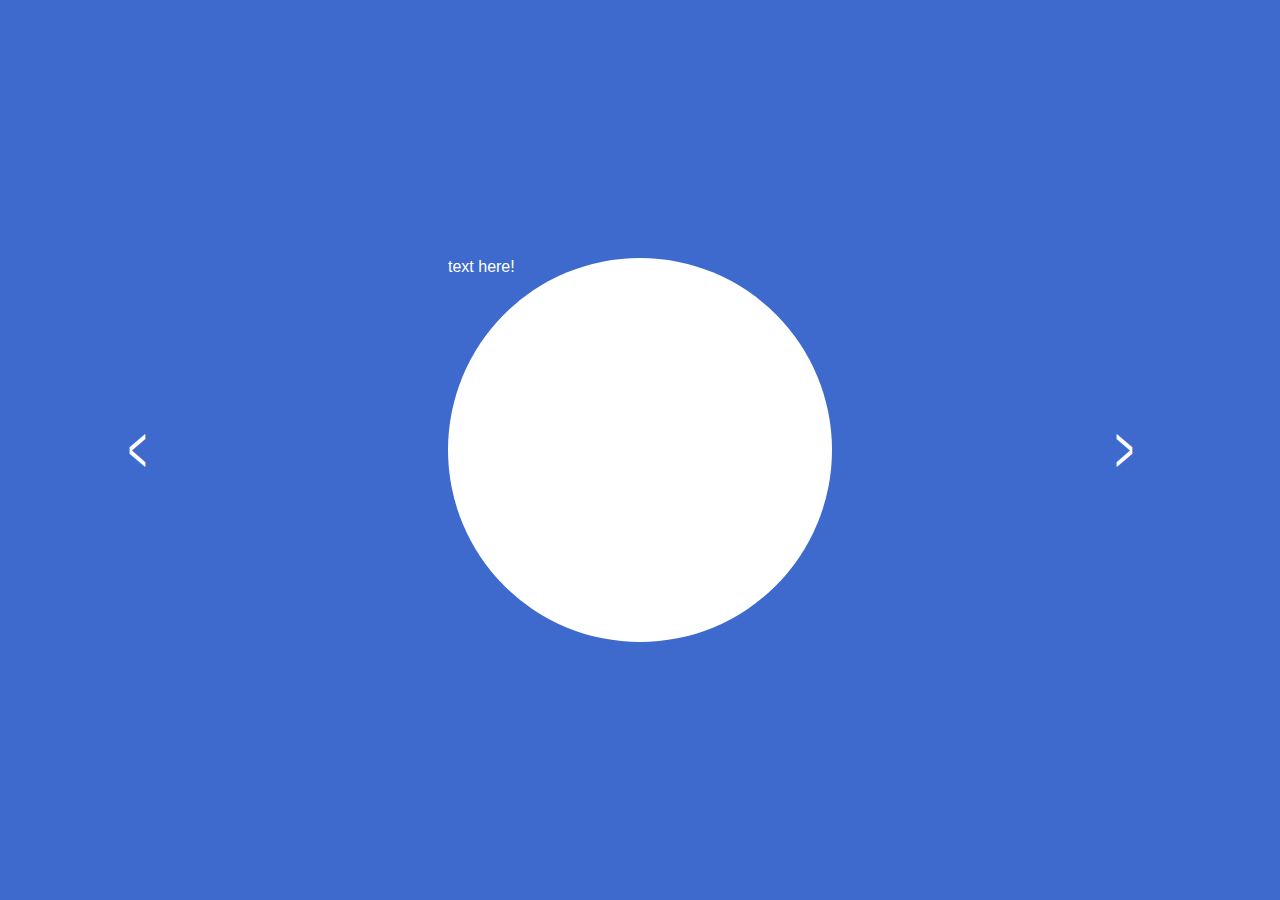
==== index.html @ 3f96adda "First version comin' through" ====
<html>
<head>
  <title>PK</title>
  <meta name="viewport" content="initial-scale=1.0">
  <link rel="stylesheet" href="stajl.css" type="text/css">
  <script src="https://ajax.googleapis.com/ajax/libs/jquery/3.2.1/jquery.min.js" crossorigin="anonymous"></script>

  <script>
function loadIt(step) {
  $.get(step+".html")
  .done(function(html) {
    $(".c").html(html);
    window.location.hash = step;
  })
  .fail(function() {
    if (!urlStep) {
      if (step > 1) {
        loadIt(parseInt(step/2));
      }
    } else if (step > 1) {
      loadIt(1);
    }
  });
}

var urlStep = window.location.hash;
var step = parseInt(urlStep.replace("#","")) || parseInt(Math.random()*100+1);
loadIt(step);
  </script>

</head>
<body>
  <div class="p">&lt;</div>
  <div class="c"></div>
  <div class="n">&gt;</div>
</body>
<html>
---- stajl.css ----
html, body {
	font-family: Arial, Helvetica, sans-serif;
	margin: 0;
	padding: 0;
	border: 0;
	color: #ffffff;
	background-color: #3e6ace;
	overflow: hidden;
}

.t {
	width: 30vw;
	height: 30vw;
	background-color: #ffffff;
	border-radius: 50%;
	position: absolute;
	top: 50%;
	left: 50%;
	transform: translate(-50%, -50%);
}

.p,.n {
	position: absolute;
	top: 50%;
	right: 10%;
	transform: scaleX(0.5) translate(-50%, -50%);
	font-size: 400%;
}
.p {
	left: 10%;
}

.vgr-logo-container {
	position: absolute;
	height: 70%;
	display: flex;
	flex-flow: column;
}
.vgr-background {
	background: #005c95;
	flex: 1 1 auto;
}
.vgr-logo {
	background-image: url("/static/vgr-img.png");
	background-position: bottom;
	width: 62px;
	height: 70vh;
	max-height: 484px;
}
.vgr-name {
	color: #fff;
	transform-origin: 0 0;
	transform: rotate(-90deg);
	filter: progid:DXImageTransform.Microsoft.BasicImage(rotation=3);
	width: 500px;
	position: absolute;
	bottom: 70px;
	left: calc(4px + 0.5vw);
	font-size: 1.8vw;
}

.inline {
	display: inline-block;
}
.page-reset {
	cursor: pointer;
}
.main-chart {
	position: relative;
	width: 58%;
	height: 70%;
	vertical-align: top;
	margin: 0 2% 0 5%;
	padding: 1% 0;
	background: #fff;
	z-index: 2;
}
.main-title {
	padding-left: 1.6em;
}
span.close-filter {
	color: #fff;
	background: #a00;
	font-size: 70%;
	padding: 0.2em 0.5em;
	border-radius: 0.3em;
	display: inline-block;
	font-weight: bold;
	cursor: pointer;
}
.main-holder {
	height: 100%;
}
.sub-annotations-top {
	width: 28%;
	height: 70%;
	margin: 1% 2%;
	vertical-align: top;
}
.flex-outer {
	height: 100%;
	display: flex;
	flex-flow: column;
}
.flex-inner {
	flex: 1 1 auto;
}
.sub-annotation-top-banner {
	height: 0.5em;
}
.sub-annotations {
	height: 100%;
}
.sub-annotations-1, .sub-annotations-2, .sub-annotations-3 {
	column-count: 1;
}
.sub-annotations-4, .sub-annotations-5, .sub-annotations-6, .sub-annotations-7, .sub-annotations-8 {
	column-count: 2;
}
.sub-annotations-9, .sub-annotations-10, .sub-annotations-11, .sub-annotations-12 {
	column-count: 3;
}
.annotation-layout {
	display: inline-block;
	width: 100%;
}
.annotation-layout-1 { height: 100%; }
.annotation-layout-2, .annotation-layout-4 { height: 50%; }
.annotation-layout-3, .annotation-layout-5, .annotation-layout-6, .annotation-layout-9 { height: 33.333%; }
.annotation-layout-7, .annotation-layout-8, .annotation-layout-10, .annotation-layout-11, .annotation-layout-12 { height: 25%; }
.annotation {
	height: 100%;
	display: flex;
	flex-flow: column;
}
.annotation-hashtag {
	height: 100%;
}
.annotation-chart {
	flex: 1 1 auto;
}
.annotation > p {
	margin: 0;
	font-size : 12px;
	color: #616161;
}
.main-annotations {
	padding: 2em;
}

.articles-top {
	margin-top: 5em;
}
table.articles {
	width: 100%;
	border-spacing: 0;
}
table.articles > tr {
	height: 2em;
	color: #777;
}
table.articles td {
	border-bottom: 1px solid #ddd;
	padding: 0.6em;
	font-size: 12px;
}
.line-no, .occurances {
	text-align: right;
}
.header {
	color: #000;
}

.bk {
	cursor: pointer;
}

table a:link, table a:visited {
	text-decoration: none;
}
table a:link {
	color: #777;
}
table a:hover {
	color: #444;
}

.dialog-overlay {
	background: #000000dd;
	position: fixed;
	left: 0;
	top: 0;
	width: 100%;
	height: 100%;
	z-index: 10;
}
.annotation-dialog {
	background: #fff;
	position: fixed;
	top: 50%;
	left: 50%;
	transform: translate(-50%, -50%);
	width: 40%;
	height: 70%;
	min-width: 30em;
	min-height: 20em;
	border: 3px solid #000;
	z-index: 100;
}
.annotation-dialog-title {
	margin: 0;
	padding: 1em;
	background: #ccc;
}
.labels {
	margin: 2%;
	width: 96%;
	max-height: 75%;
	overflow-y: scroll;
	border: 1px solid #ccc;
}
.annotation-dialog-table {
	width: 100%;
}
.label {
	width: 70%;
	word-break: break-word;
}
.occurances {
	padding-right: 1em;
}


@media 	only screen and (max-width: 1100px),
		only screen and (max-height: 750px),
		only screen and (min-resolution: 2dppx) {

.main-chart {
	width: 90%;
}
.sub-annotations-top {
	width: 93%;
	height: 100%;
}
.sub-annotations-outer {
	height: 100%;
}
.articles-top {
	margin-top: 1em;
}

}

@media only screen and (min-resolution: 2dppx) {

body {
	font-size: 1.2em;
}
.t {
	width: 60vw;
	height: 60vw;
}

}
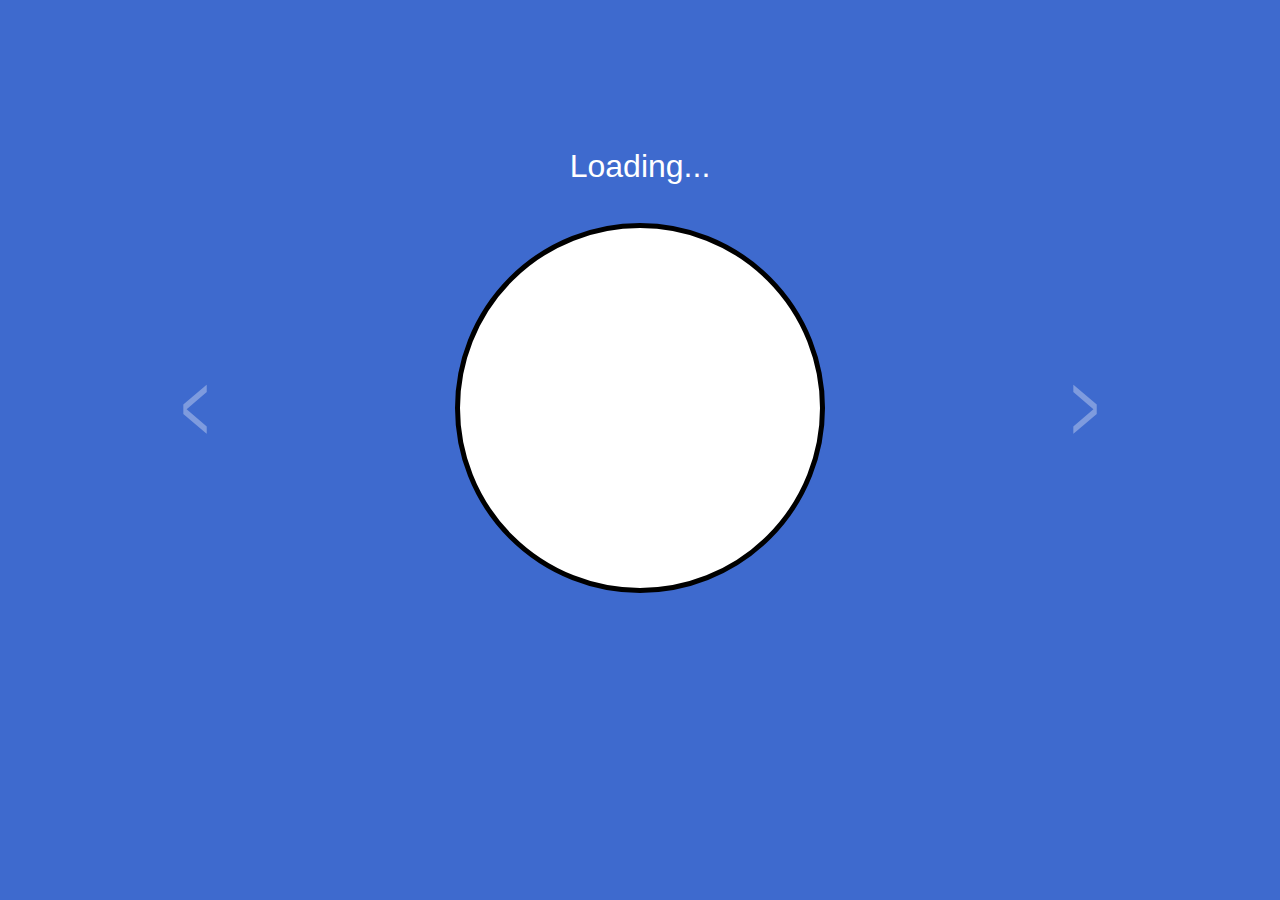
==== commit aecf42f2: "Using JSON instead of HTML for card data" ====
--- a/index.html
+++ b/index.html
@@ -1,37 +1,58 @@
 <html>
 <head>
-  <title>PK</title>
+  <title>Static Cards</title>
   <meta name="viewport" content="initial-scale=1.0">
-  <link rel="stylesheet" href="stajl.css" type="text/css">
+  <link rel="stylesheet" href="scards.css" type="text/css">
   <script src="https://ajax.googleapis.com/ajax/libs/jquery/3.2.1/jquery.min.js" crossorigin="anonymous"></script>
+</head>
+<body>
+  <table class="f">
+  <tr><td class="t">Loading...</td></tr>
 
-  <script>
-function loadIt(step) {
-  $.get(step+".html")
-  .done(function(html) {
-    $(".c").html(html);
+  <tr><td><table class="m">
+    <tr><td class="p"><div class="p">&lt;</div></td><td class="c"><div class="i"></div></td><td class="n"><div class="n">&gt;</div></td></tr>
+  </table></td></tr>
+
+  <tr><td class="b"></td></tr>
+  </table>
+
+  <div class="footer"></div>
+</body>
+
+<script>
+function loadIt(step, seek) {
+  $.getJSON(step+".json")
+  .done(function(d) {
+    $(".t").html(d["t"]);
+    $(".i").html(d["c"]);
+    $(".b").html(d["b"]);
+    var footer = "";
+    (d["f"]||[]).map(function(v) {
+      footer += '<div class="s">'+v+'</div>';
+    });
+    $(".footer").html(footer);
     window.location.hash = step;
+    if (step > maxStep) {
+      maxStep = step;
+    }
   })
   .fail(function() {
-    if (!urlStep) {
+    if (seek) {
       if (step > 1) {
-        loadIt(parseInt(step/2));
+        loadIt(parseInt(step/2), true);
       }
     } else if (step > 1) {
-      loadIt(1);
+      loadIt(1, false);
     }
   });
 }
 
 var urlStep = window.location.hash;
-var step = parseInt(urlStep.replace("#","")) || parseInt(Math.random()*100+1);
-loadIt(step);
-  </script>
+var maxStep = 100;
+var step = parseInt(urlStep.replace("#","")) || parseInt(Math.random()*maxStep+1);
+loadIt(step, !urlStep);
+$("td.p").click(function(){loadIt(step-1 || maxStep, true);});
+$("td.n").click(function(){loadIt(step+1, false);});
+</script>
 
-</head>
-<body>
-  <div class="p">&lt;</div>
-  <div class="c"></div>
-  <div class="n">&gt;</div>
-</body>
 <html>
--- a/scards.css
+++ b/scards.css
@@ -0,0 +1,87 @@
+html, body {
+	font-family: Arial, Helvetica, sans-serif;
+	margin: 0;
+	padding: 0;
+	border: 0;
+	color: #ffffff;
+	background-color: #3e6ace;
+	overflow: hidden;
+}
+
+table {
+	width: 100%;
+	height: 100%;
+	margin: 0;
+	padding: 0;
+	border: 0;
+	text-align: center;
+	vertical-align: middle;
+}
+
+.f {
+	height: 90%;
+	font-size: 200%;
+}
+
+.t,.b {
+	height: 30%;
+	vertical-align: bottom;
+	padding: 1em 0;
+}
+.b {
+	vertical-align: top;
+}
+
+.i {
+	width: 40vh;
+	height: 40vh;
+	min-width: 10em;
+	min-height: 10em;
+	background-color: #ffffff;
+	border-radius: 50%;
+	margin: auto;
+	border: 5px solid #000;
+}
+
+td.p, td.n {
+	width: 30%;
+	cursor: pointer;
+	color: #fff5;
+}
+div.p, div.n {
+	font-size: 600%;
+	transform: scaleX(0.5);
+}
+
+.footer {
+	position: absolute;
+	bottom: 0;
+	right: 0;
+}
+
+@media 	only screen and (max-width: 1100px),
+		only screen and (max-height: 750px),
+		only screen and (min-resolution: 2dppx) {
+
+
+}
+
+
+@media only screen and (min-resolution: 2dppx) {
+
+.f {
+    height: 80%;
+}
+
+.i {
+	width: 28vh;
+	height: 28vh;
+	min-width: 3em;
+	min-height: 3em;
+}
+
+.t,.b {
+	padding: 0.2em;
+}
+
+}
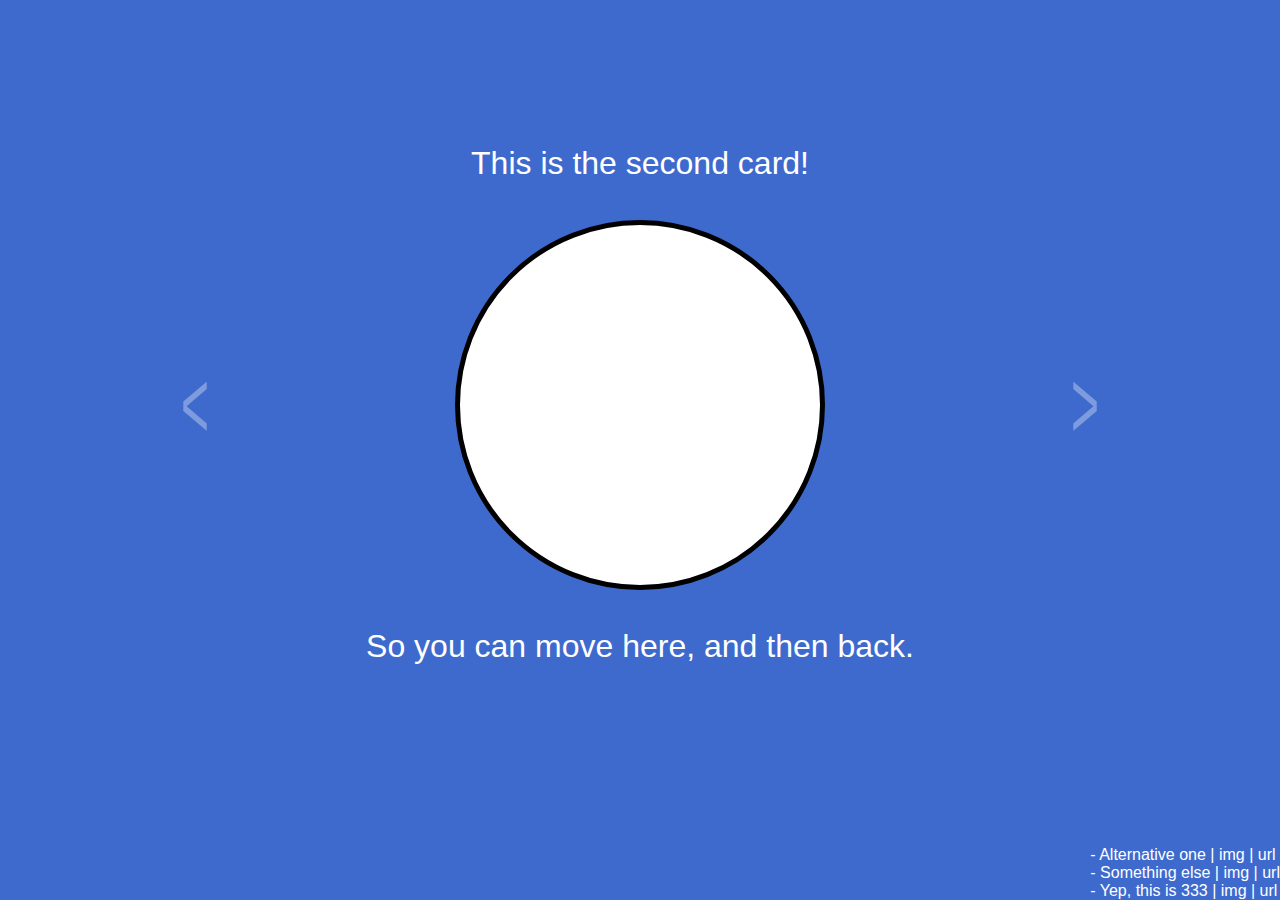
==== commit fa9d9769: "Start rewriting index.html when generating cards" ====
--- a/index.html
+++ b/index.html
@@ -48,7 +48,7 @@
 }
 
 var urlStep = window.location.hash;
-var maxStep = 100;
+var maxStep = 2;
 var step = parseInt(urlStep.replace("#","")) || parseInt(Math.random()*maxStep+1);
 loadIt(step, !urlStep);
 $("td.p").click(function(){loadIt(step-1 || maxStep, true);});
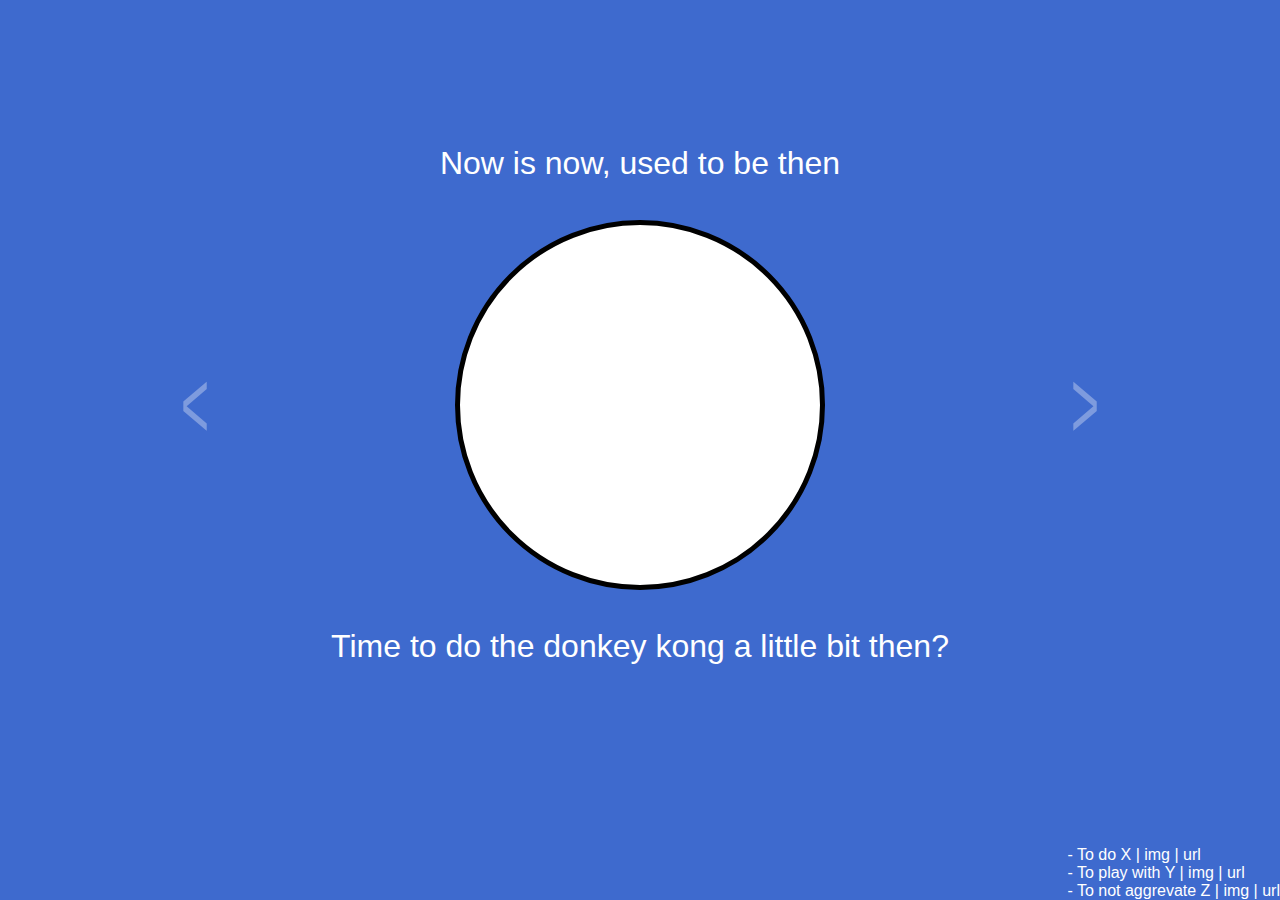
==== commit 298ce798: "Make card flipping work properly when reaching end" ====
--- a/index.html
+++ b/index.html
@@ -21,6 +21,7 @@
 
 <script>
 function loadIt(step, seek) {
+  window.step = step;
   $.getJSON(step+".json")
   .done(function(d) {
     $(".t").html(d["t"]);
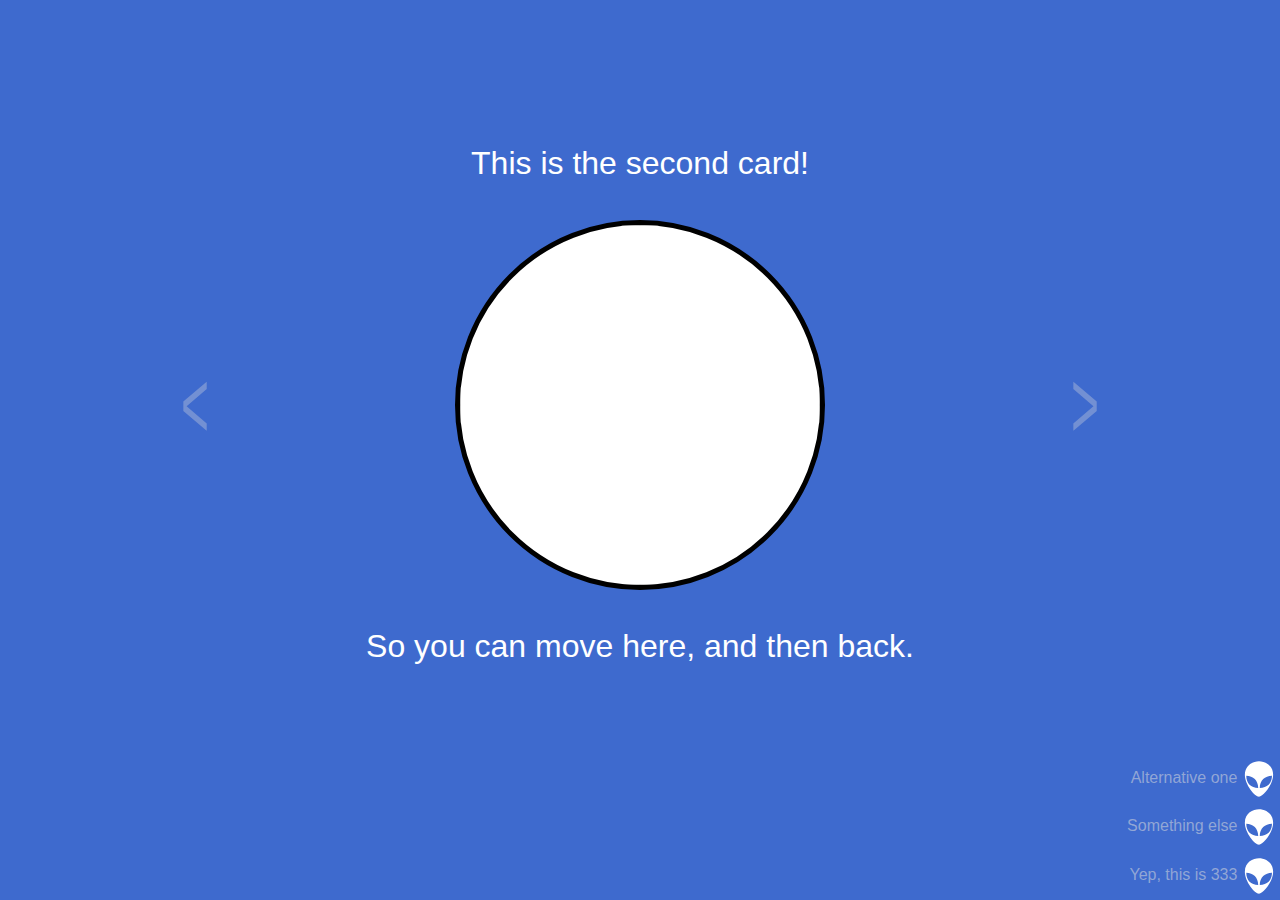
==== commit 768ca18f: "Implemented center image and footer" ====
--- a/index.html
+++ b/index.html
@@ -1,38 +1,41 @@
 <html>
 <head>
+  <meta charset="UTF-8">
+  <meta name="viewport" content="initial-scale=1.0">
   <title>Static Cards</title>
-  <meta name="viewport" content="initial-scale=1.0">
   <link rel="stylesheet" href="scards.css" type="text/css">
   <script src="https://ajax.googleapis.com/ajax/libs/jquery/3.2.1/jquery.min.js" crossorigin="anonymous"></script>
 </head>
 <body>
   <table class="f">
-  <tr><td class="t">Loading...</td></tr>
-
-  <tr><td><table class="m">
-    <tr><td class="p"><div class="p">&lt;</div></td><td class="c"><div class="i"></div></td><td class="n"><div class="n">&gt;</div></td></tr>
-  </table></td></tr>
-
-  <tr><td class="b"></td></tr>
+    <tr><td class="t">Loading...</td></tr>
+    <tr><td>
+      <table class="m">
+        <tr><td class="p"><div class="p">&lt;</div></td><td class="c"></td><td class="n"><div class="n">&gt;</div></td></tr>
+      </table>
+    </td></tr>
+    <tr><td class="b"></td></tr>
   </table>
 
   <div class="footer"></div>
 </body>
 
 <script>
-function loadIt(step, seek) {
+function loadIt(step, seek, setUrl) {
   window.step = step;
-  $.getJSON(step+".json")
+  $.getJSON("cards/"+step+".json")
   .done(function(d) {
     $(".t").html(d["t"]);
-    $(".i").html(d["c"]);
+    $(".c").html(d["c"]);
     $(".b").html(d["b"]);
     var footer = "";
     (d["f"]||[]).map(function(v) {
       footer += '<div class="s">'+v+'</div>';
     });
     $(".footer").html(footer);
-    window.location.hash = step;
+    if (setUrl) {
+      window.location.hash = step;
+    }
     if (step > maxStep) {
       maxStep = step;
     }
@@ -40,20 +43,20 @@
   .fail(function() {
     if (seek) {
       if (step > 1) {
-        loadIt(parseInt(step/2), true);
+        loadIt(parseInt(step/2), true, setUrl);
       }
     } else if (step > 1) {
-      loadIt(1, false);
+      loadIt(1, false, setUrl);
     }
   });
 }
 
 var urlStep = window.location.hash;
 var maxStep = 2;
-var step = parseInt(urlStep.replace("#","")) || parseInt(Math.random()*maxStep+1);
-loadIt(step, !urlStep);
-$("td.p").click(function(){loadIt(step-1 || maxStep, true);});
-$("td.n").click(function(){loadIt(step+1, false);});
+var step = parseInt(urlStep.replace("#","")) || (urlStep==="#random"? parseInt(Math.random()*maxStep+1) : maxStep);
+loadIt(step, !urlStep, urlStep!=="#random");
+$("td.p").click(function(){loadIt(step-1 || maxStep, true, true);});
+$("td.n").click(function(){loadIt(step+1, false, true);});
 </script>
 
 <html>
--- a/scards.css
+++ b/scards.css
@@ -32,7 +32,7 @@
 	vertical-align: top;
 }
 
-.i {
+.c > * {
 	width: 40vh;
 	height: 40vh;
 	min-width: 10em;
@@ -46,7 +46,11 @@
 td.p, td.n {
 	width: 30%;
 	cursor: pointer;
-	color: #fff5;
+	color: #ddd5;
+	user-select: none;
+}
+td.p:hover, td.n:hover {
+	color: #ddd;
 }
 div.p, div.n {
 	font-size: 600%;
@@ -58,6 +62,25 @@
 	bottom: 0;
 	right: 0;
 }
+
+.s {
+	text-align: right;
+}
+
+.footer img {
+	height: 4vh;
+	padding: 0.7vh;
+	vertical-align: middle;
+}
+
+a {
+	color: #ddd8;
+	text-decoration: none;
+}
+a:hover {
+	color: #ddd;
+}
+
 
 @media 	only screen and (max-width: 1100px),
 		only screen and (max-height: 750px),
@@ -73,15 +96,16 @@
     height: 80%;
 }
 
-.i {
+.c > * {
 	width: 28vh;
 	height: 28vh;
 	min-width: 3em;
 	min-height: 3em;
+	max-width: 95%;
 }
 
-.t,.b {
-	padding: 0.2em;
+td.p, td.n {
+	width: 15%;
 }
 
 }
